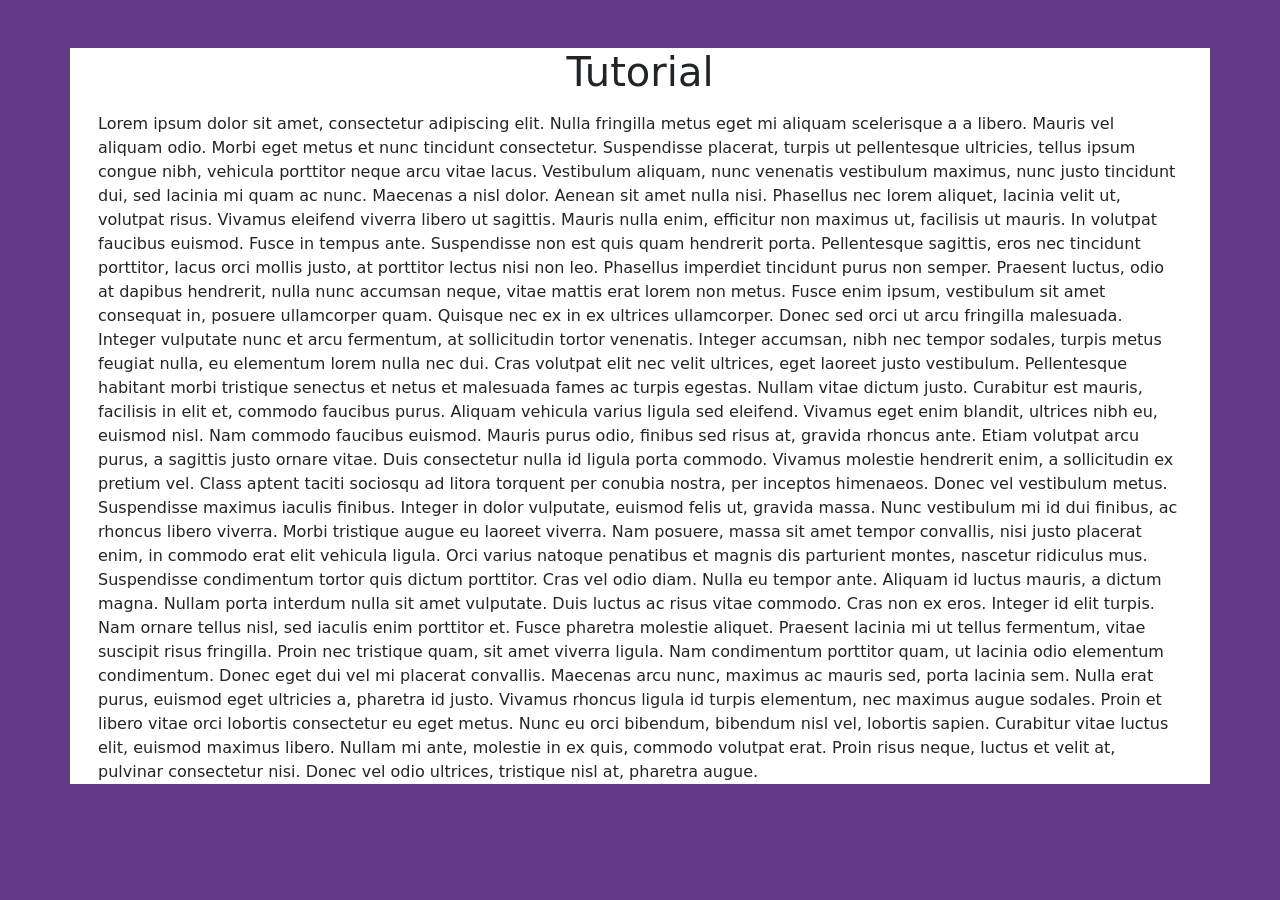
==== tutorial.html @ 72822b10 "changelog" ====
<!DOCTYPE html>
<html lang="en">
<head>
    <meta charset="UTF-8">
    <meta name="viewport" content="width=device-width, initial-scale=1.0">
    <link href="https://cdn.jsdelivr.net/npm/bootstrap@5.3.8/dist/css/bootstrap.min.css" rel="stylesheet" integrity="sha384-sRIl4kxILFvY47J16cr9ZwB07vP4J8+LH7qKQnuqkuIAvNWLzeN8tE5YBujZqJLB" crossorigin="anonymous">
    <link rel="stylesheet" href="https://cdn.jsdelivr.net/npm/bootstrap-icons@1.13.1/font/bootstrap-icons.min.css">    
    <link rel="stylesheet" href="style.css">
    <title>Tutorial</title>
</head>
<body class="background">
    <div class="container bg-white my-5">
        <h1 class="text-center">Tutorial</h1>
        <p class="m-3">Lorem ipsum dolor sit amet, consectetur adipiscing elit. Nulla fringilla metus eget mi aliquam scelerisque a a libero. Mauris vel aliquam odio. Morbi eget metus et nunc tincidunt consectetur. Suspendisse placerat, turpis ut pellentesque ultricies, tellus ipsum congue nibh, vehicula porttitor neque arcu vitae lacus. Vestibulum aliquam, nunc venenatis vestibulum maximus, nunc justo tincidunt dui, sed lacinia mi quam ac nunc. Maecenas a nisl dolor. Aenean sit amet nulla nisi. Phasellus nec lorem aliquet, lacinia velit ut, volutpat risus. Vivamus eleifend viverra libero ut sagittis. Mauris nulla enim, efficitur non maximus ut, facilisis ut mauris. In volutpat faucibus euismod. Fusce in tempus ante.

    Suspendisse non est quis quam hendrerit porta. Pellentesque sagittis, eros nec tincidunt porttitor, lacus orci mollis justo, at porttitor lectus nisi non leo. Phasellus imperdiet tincidunt purus non semper. Praesent luctus, odio at dapibus hendrerit, nulla nunc accumsan neque, vitae mattis erat lorem non metus. Fusce enim ipsum, vestibulum sit amet consequat in, posuere ullamcorper quam. Quisque nec ex in ex ultrices ullamcorper. Donec sed orci ut arcu fringilla malesuada. Integer vulputate nunc et arcu fermentum, at sollicitudin tortor venenatis. Integer accumsan, nibh nec tempor sodales, turpis metus feugiat nulla, eu elementum lorem nulla nec dui. Cras volutpat elit nec velit ultrices, eget laoreet justo vestibulum. Pellentesque habitant morbi tristique senectus et netus et malesuada fames ac turpis egestas. Nullam vitae dictum justo. Curabitur est mauris, facilisis in elit et, commodo faucibus purus.

    Aliquam vehicula varius ligula sed eleifend. Vivamus eget enim blandit, ultrices nibh eu, euismod nisl. Nam commodo faucibus euismod. Mauris purus odio, finibus sed risus at, gravida rhoncus ante. Etiam volutpat arcu purus, a sagittis justo ornare vitae. Duis consectetur nulla id ligula porta commodo. Vivamus molestie hendrerit enim, a sollicitudin ex pretium vel. Class aptent taciti sociosqu ad litora torquent per conubia nostra, per inceptos himenaeos. Donec vel vestibulum metus. Suspendisse maximus iaculis finibus. Integer in dolor vulputate, euismod felis ut, gravida massa. Nunc vestibulum mi id dui finibus, ac rhoncus libero viverra. Morbi tristique augue eu laoreet viverra. Nam posuere, massa sit amet tempor convallis, nisi justo placerat enim, in commodo erat elit vehicula ligula.

    Orci varius natoque penatibus et magnis dis parturient montes, nascetur ridiculus mus. Suspendisse condimentum tortor quis dictum porttitor. Cras vel odio diam. Nulla eu tempor ante. Aliquam id luctus mauris, a dictum magna. Nullam porta interdum nulla sit amet vulputate. Duis luctus ac risus vitae commodo. Cras non ex eros.

    Integer id elit turpis. Nam ornare tellus nisl, sed iaculis enim porttitor et. Fusce pharetra molestie aliquet. Praesent lacinia mi ut tellus fermentum, vitae suscipit risus fringilla. Proin nec tristique quam, sit amet viverra ligula. Nam condimentum porttitor quam, ut lacinia odio elementum condimentum. Donec eget dui vel mi placerat convallis. Maecenas arcu nunc, maximus ac mauris sed, porta lacinia sem. Nulla erat purus, euismod eget ultricies a, pharetra id justo. Vivamus rhoncus ligula id turpis elementum, nec maximus augue sodales. Proin et libero vitae orci lobortis consectetur eu eget metus. Nunc eu orci bibendum, bibendum nisl vel, lobortis sapien. Curabitur vitae luctus elit, euismod maximus libero. Nullam mi ante, molestie in ex quis, commodo volutpat erat. Proin risus neque, luctus et velit at, pulvinar consectetur nisi. Donec vel odio ultrices, tristique nisl at, pharetra augue.</p>
    </div>
</body>
</html>
---- style.css ----
.apicard{
    display: none;
}
.glass-success {
    background-color: rgba(25, 135, 84, 0.3) !important;    
}

.response{
    max-width: 100px;
}
.jsonbtn{
    display: block;
}
.options{
    display: block;
}
.body{
    display: block;
}
.request-status{
    max-width: 100px;
}
.background{
    background-color: rgb(98, 58, 134);
}
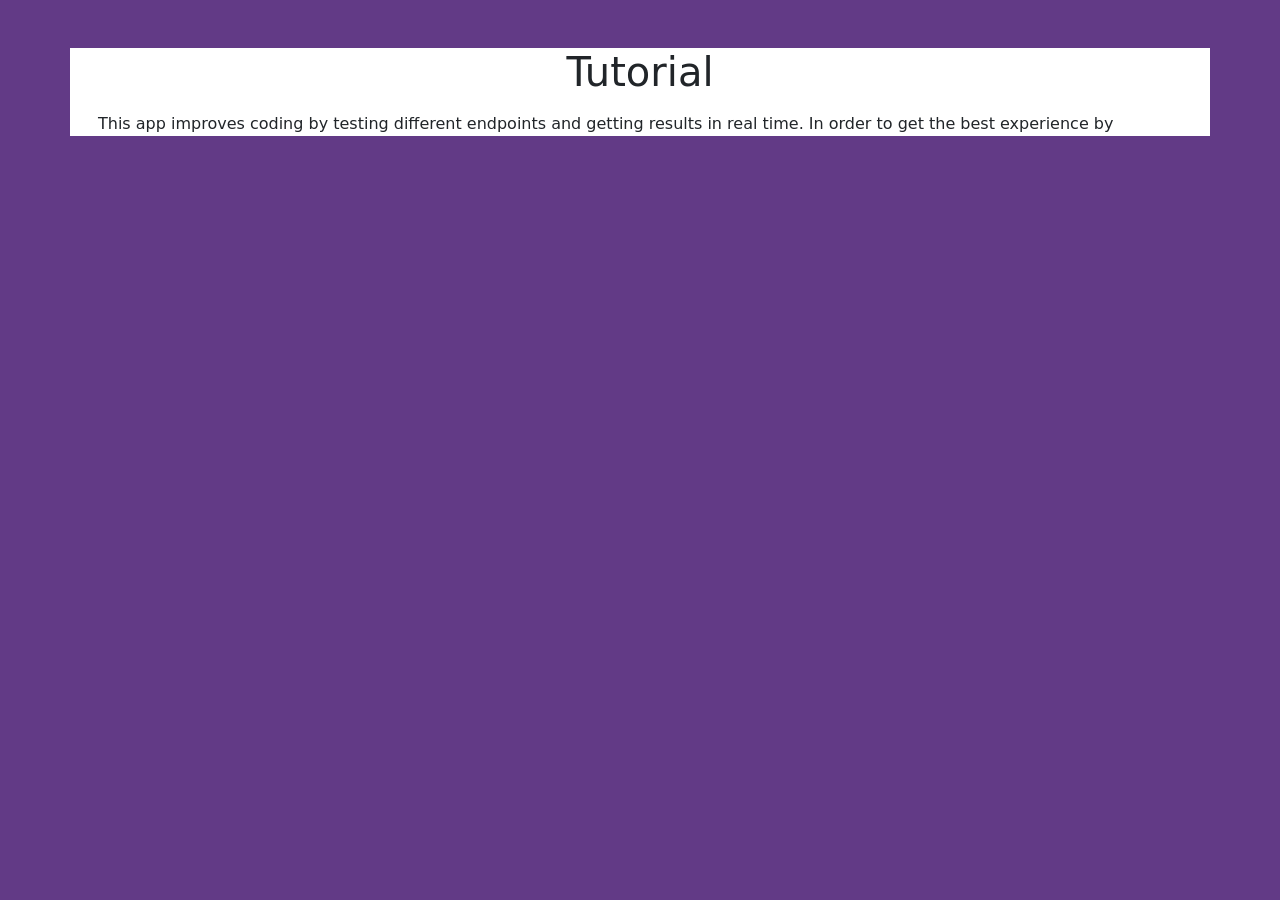
==== commit a049c373: "# This is a combination of 3 commits. # This is the 1st commit message: project reestructuring  # Th" ====
--- a/tutorial.html
+++ b/tutorial.html
@@ -5,21 +5,13 @@
     <meta name="viewport" content="width=device-width, initial-scale=1.0">
     <link href="https://cdn.jsdelivr.net/npm/bootstrap@5.3.8/dist/css/bootstrap.min.css" rel="stylesheet" integrity="sha384-sRIl4kxILFvY47J16cr9ZwB07vP4J8+LH7qKQnuqkuIAvNWLzeN8tE5YBujZqJLB" crossorigin="anonymous">
     <link rel="stylesheet" href="https://cdn.jsdelivr.net/npm/bootstrap-icons@1.13.1/font/bootstrap-icons.min.css">    
-    <link rel="stylesheet" href="style.css">
+    <link rel="stylesheet" href="./styles/style.css">
     <title>Tutorial</title>
 </head>
 <body class="background">
     <div class="container bg-white my-5">
         <h1 class="text-center">Tutorial</h1>
-        <p class="m-3">Lorem ipsum dolor sit amet, consectetur adipiscing elit. Nulla fringilla metus eget mi aliquam scelerisque a a libero. Mauris vel aliquam odio. Morbi eget metus et nunc tincidunt consectetur. Suspendisse placerat, turpis ut pellentesque ultricies, tellus ipsum congue nibh, vehicula porttitor neque arcu vitae lacus. Vestibulum aliquam, nunc venenatis vestibulum maximus, nunc justo tincidunt dui, sed lacinia mi quam ac nunc. Maecenas a nisl dolor. Aenean sit amet nulla nisi. Phasellus nec lorem aliquet, lacinia velit ut, volutpat risus. Vivamus eleifend viverra libero ut sagittis. Mauris nulla enim, efficitur non maximus ut, facilisis ut mauris. In volutpat faucibus euismod. Fusce in tempus ante.
-
-    Suspendisse non est quis quam hendrerit porta. Pellentesque sagittis, eros nec tincidunt porttitor, lacus orci mollis justo, at porttitor lectus nisi non leo. Phasellus imperdiet tincidunt purus non semper. Praesent luctus, odio at dapibus hendrerit, nulla nunc accumsan neque, vitae mattis erat lorem non metus. Fusce enim ipsum, vestibulum sit amet consequat in, posuere ullamcorper quam. Quisque nec ex in ex ultrices ullamcorper. Donec sed orci ut arcu fringilla malesuada. Integer vulputate nunc et arcu fermentum, at sollicitudin tortor venenatis. Integer accumsan, nibh nec tempor sodales, turpis metus feugiat nulla, eu elementum lorem nulla nec dui. Cras volutpat elit nec velit ultrices, eget laoreet justo vestibulum. Pellentesque habitant morbi tristique senectus et netus et malesuada fames ac turpis egestas. Nullam vitae dictum justo. Curabitur est mauris, facilisis in elit et, commodo faucibus purus.
-
-    Aliquam vehicula varius ligula sed eleifend. Vivamus eget enim blandit, ultrices nibh eu, euismod nisl. Nam commodo faucibus euismod. Mauris purus odio, finibus sed risus at, gravida rhoncus ante. Etiam volutpat arcu purus, a sagittis justo ornare vitae. Duis consectetur nulla id ligula porta commodo. Vivamus molestie hendrerit enim, a sollicitudin ex pretium vel. Class aptent taciti sociosqu ad litora torquent per conubia nostra, per inceptos himenaeos. Donec vel vestibulum metus. Suspendisse maximus iaculis finibus. Integer in dolor vulputate, euismod felis ut, gravida massa. Nunc vestibulum mi id dui finibus, ac rhoncus libero viverra. Morbi tristique augue eu laoreet viverra. Nam posuere, massa sit amet tempor convallis, nisi justo placerat enim, in commodo erat elit vehicula ligula.
-
-    Orci varius natoque penatibus et magnis dis parturient montes, nascetur ridiculus mus. Suspendisse condimentum tortor quis dictum porttitor. Cras vel odio diam. Nulla eu tempor ante. Aliquam id luctus mauris, a dictum magna. Nullam porta interdum nulla sit amet vulputate. Duis luctus ac risus vitae commodo. Cras non ex eros.
-
-    Integer id elit turpis. Nam ornare tellus nisl, sed iaculis enim porttitor et. Fusce pharetra molestie aliquet. Praesent lacinia mi ut tellus fermentum, vitae suscipit risus fringilla. Proin nec tristique quam, sit amet viverra ligula. Nam condimentum porttitor quam, ut lacinia odio elementum condimentum. Donec eget dui vel mi placerat convallis. Maecenas arcu nunc, maximus ac mauris sed, porta lacinia sem. Nulla erat purus, euismod eget ultricies a, pharetra id justo. Vivamus rhoncus ligula id turpis elementum, nec maximus augue sodales. Proin et libero vitae orci lobortis consectetur eu eget metus. Nunc eu orci bibendum, bibendum nisl vel, lobortis sapien. Curabitur vitae luctus elit, euismod maximus libero. Nullam mi ante, molestie in ex quis, commodo volutpat erat. Proin risus neque, luctus et velit at, pulvinar consectetur nisi. Donec vel odio ultrices, tristique nisl at, pharetra augue.</p>
+        <p class="m-3">This app improves coding by testing different endpoints and getting results in real time. In order to get the best experience by </p>
     </div>
 </body>
 </html>
--- a/styles/style.css
+++ b/styles/style.css
@@ -0,0 +1,52 @@
+/* === (FOUC Fix) === */
+
+.apicard {
+    display: none;
+}
+
+#options {
+    display: none;
+}
+
+#body {
+    display: none;
+}
+
+.jsonbtn {
+    display: none; 
+}
+.pdfbtn {
+    display: none;
+}
+
+.test {
+    display: none;
+}
+.test-btn {
+    display: none;
+}
+.progress {
+    display: none;
+}
+.request-status {
+    display: none;
+}
+
+/* === COMPONENT STYLING === */
+
+.glass-success {
+    background-color: rgba(25, 135, 84, 0.3) !important;    
+}
+.response {
+    max-width: 100px;
+}
+.background {
+    background-color: rgb(98, 58, 134);
+}
+.custom-toast-header {
+    background-color: #A24589;
+}
+.custom-toast-header strong,
+.custom-toast-header small {
+    color: white;
+}
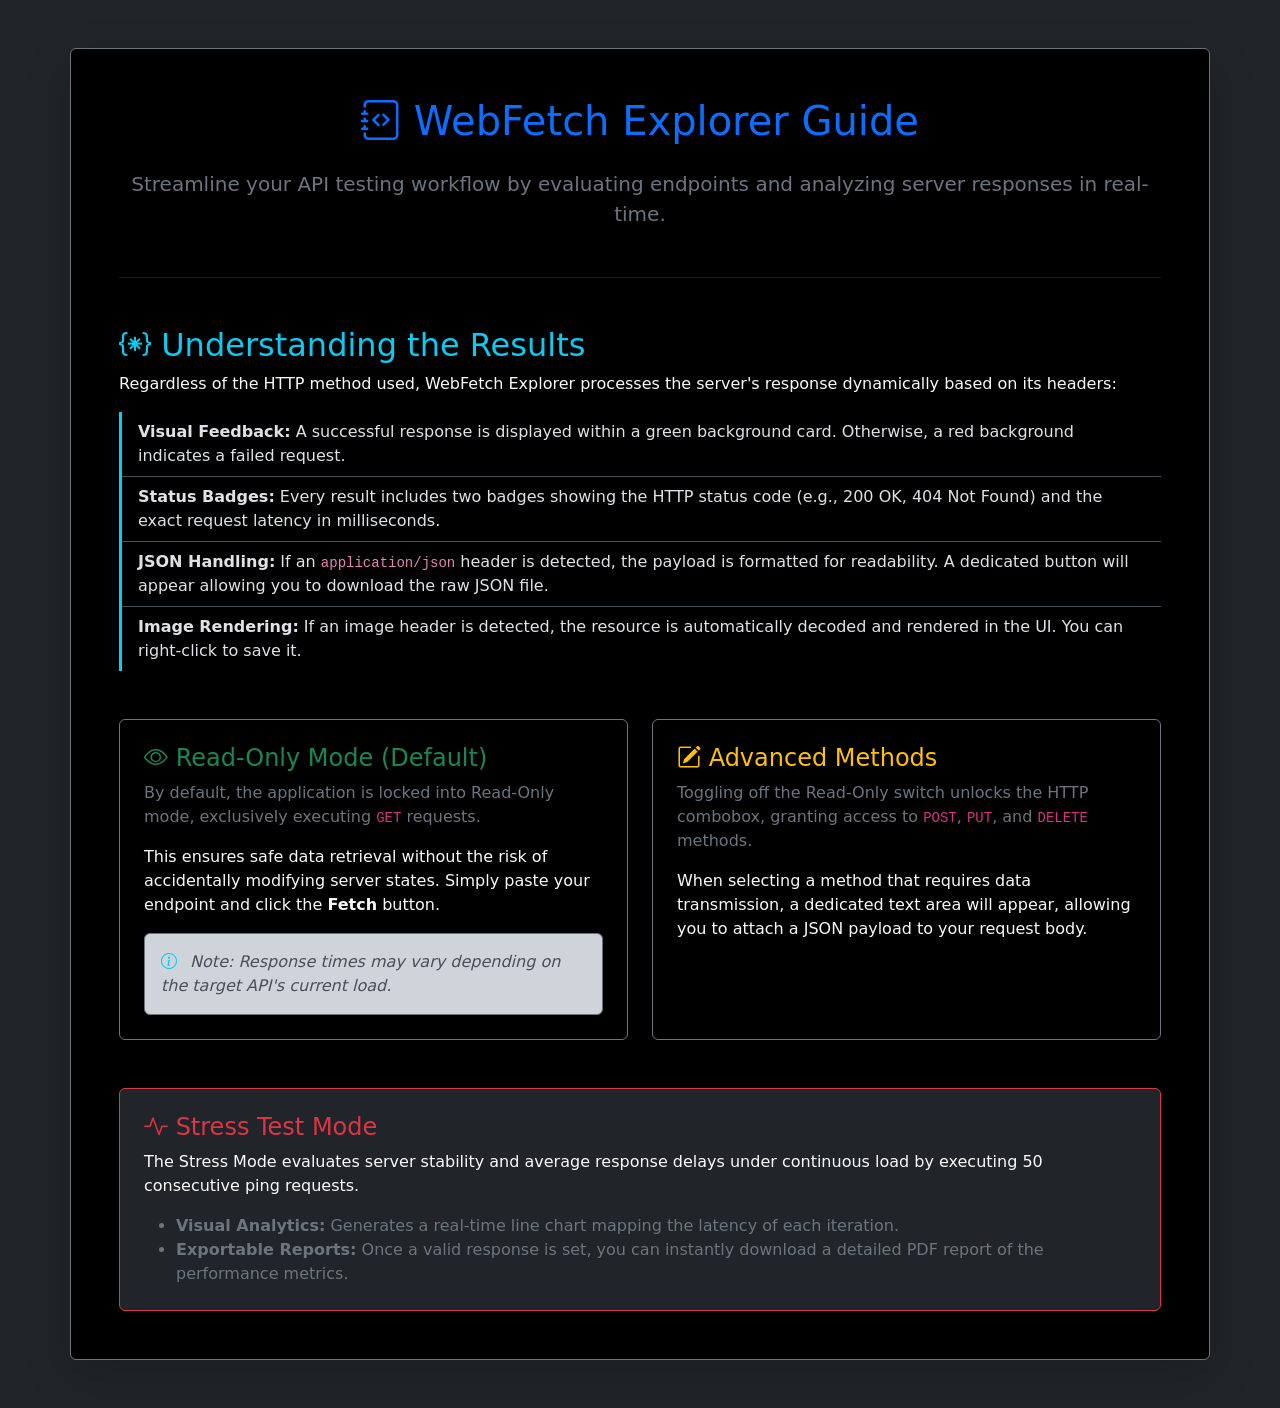
==== commit 89f8368d: "pre v.1.0.0" ====
--- a/tutorial.html
+++ b/tutorial.html
@@ -1,17 +1,85 @@
+<!-- 
+   
+   Author: Cristopher Mendez Cervantes | cristopherpydev (R3D)
+   GitHub: https://github.com/cristopherpydev
+   Portfolio: https://cristopherpydev.github.io/ 
+   
+   -->
+
 <!DOCTYPE html>
 <html lang="en">
 <head>
     <meta charset="UTF-8">
     <meta name="viewport" content="width=device-width, initial-scale=1.0">
+    <meta name="author" content="cristopherpydev (R3D)">
     <link href="https://cdn.jsdelivr.net/npm/bootstrap@5.3.8/dist/css/bootstrap.min.css" rel="stylesheet" integrity="sha384-sRIl4kxILFvY47J16cr9ZwB07vP4J8+LH7qKQnuqkuIAvNWLzeN8tE5YBujZqJLB" crossorigin="anonymous">
     <link rel="stylesheet" href="https://cdn.jsdelivr.net/npm/bootstrap-icons@1.13.1/font/bootstrap-icons.min.css">    
     <link rel="stylesheet" href="./styles/style.css">
-    <title>Tutorial</title>
+    <title>WebFetch Explorer - Tutorial</title>
 </head>
-<body class="background">
-    <div class="container bg-white my-5">
-        <h1 class="text-center">Tutorial</h1>
-        <p class="m-3">This app improves coding by testing different endpoints and getting results in real time. In order to get the best experience by </p>
+<body class="bg-dark text-light">
+    <div class="container bg-black border border-secondary rounded my-5 p-5 shadow-lg">
+        
+        <h1 class="text-center text-primary mb-4"><i class="bi bi-journal-code"></i> WebFetch Explorer Guide</h1>
+        <p class="lead text-center mb-5 text-secondary">Streamline your API testing workflow by evaluating endpoints and analyzing server responses in real-time.</p>
+
+        <hr class="border-secondary mb-5">
+
+        <div class="row mb-5">
+            <div class="col-12">
+                <h2 class="text-info"><i class="bi bi-braces-asterisk"></i> Understanding the Results</h2>
+                <p>Regardless of the HTTP method used, WebFetch Explorer processes the server's response dynamically based on its headers:</p>
+                <ul class="list-group list-group-flush border-start border-info border-3" data-bs-theme="dark">
+                    <li class="list-group-item bg-transparent">
+                        <strong>Visual Feedback:</strong> A successful response is displayed within a green background card. Otherwise, a red background indicates a failed request.
+                    </li>
+                    <li class="list-group-item bg-transparent">
+                        <strong>Status Badges:</strong> Every result includes two badges showing the HTTP status code (e.g., 200 OK, 404 Not Found) and the exact request latency in milliseconds.
+                    </li>
+                    <li class="list-group-item bg-transparent">
+                        <strong>JSON Handling:</strong> If an <code>application/json</code> header is detected, the payload is formatted for readability. A dedicated button will appear allowing you to download the raw JSON file.
+                    </li>
+                    <li class="list-group-item bg-transparent">
+                        <strong>Image Rendering:</strong> If an image header is detected, the resource is automatically decoded and rendered in the UI. You can right-click to save it.
+                    </li>
+                </ul>
+            </div>
+        </div>
+
+        <div class="row mb-5 g-4">
+            <div class="col-md-6">
+                <div class="p-4 border border-secondary rounded h-100">
+                    <h2 class="text-success h4"><i class="bi bi-eye"></i> Read-Only Mode (Default)</h2>
+                    <p class="text-secondary">By default, the application is locked into Read-Only mode, exclusively executing <code>GET</code> requests.</p>
+                    <p>This ensures safe data retrieval without the risk of accidentally modifying server states. Simply paste your endpoint and click the <strong>Fetch</strong> button.</p>
+                    <div class="alert alert-dark border-secondary mt-3 mb-0" role="alert">
+                        <i class="bi bi-info-circle text-info me-2"></i> <em>Note: Response times may vary depending on the target API's current load.</em>
+                    </div>
+                </div>
+            </div>
+
+            <div class="col-md-6">
+                <div class="p-4 border border-secondary rounded h-100">
+                    <h2 class="text-warning h4"><i class="bi bi-pencil-square"></i> Advanced Methods</h2>
+                    <p class="text-secondary">Toggling off the Read-Only switch unlocks the HTTP combobox, granting access to <code>POST</code>, <code>PUT</code>, and <code>DELETE</code> methods.</p>
+                    <p>When selecting a method that requires data transmission, a dedicated text area will appear, allowing you to attach a JSON payload to your request body.</p>
+                </div>
+            </div>
+        </div>
+
+        <div class="row">
+            <div class="col-12">
+                <div class="p-4 border border-danger rounded bg-dark">
+                    <h2 class="text-danger h4"><i class="bi bi-activity"></i> Stress Test Mode</h2>
+                    <p>The Stress Mode evaluates server stability and average response delays under continuous load by executing 50 consecutive ping requests.</p>
+                    <ul class="mb-0 text-secondary">
+                        <li><strong>Visual Analytics:</strong> Generates a real-time line chart mapping the latency of each iteration.</li>
+                        <li><strong>Exportable Reports:</strong> Once a valid response is set, you can instantly download a detailed PDF report of the performance metrics.</li>
+                    </ul>
+                </div>
+            </div>
+        </div>
+
     </div>
 </body>
 </html>
